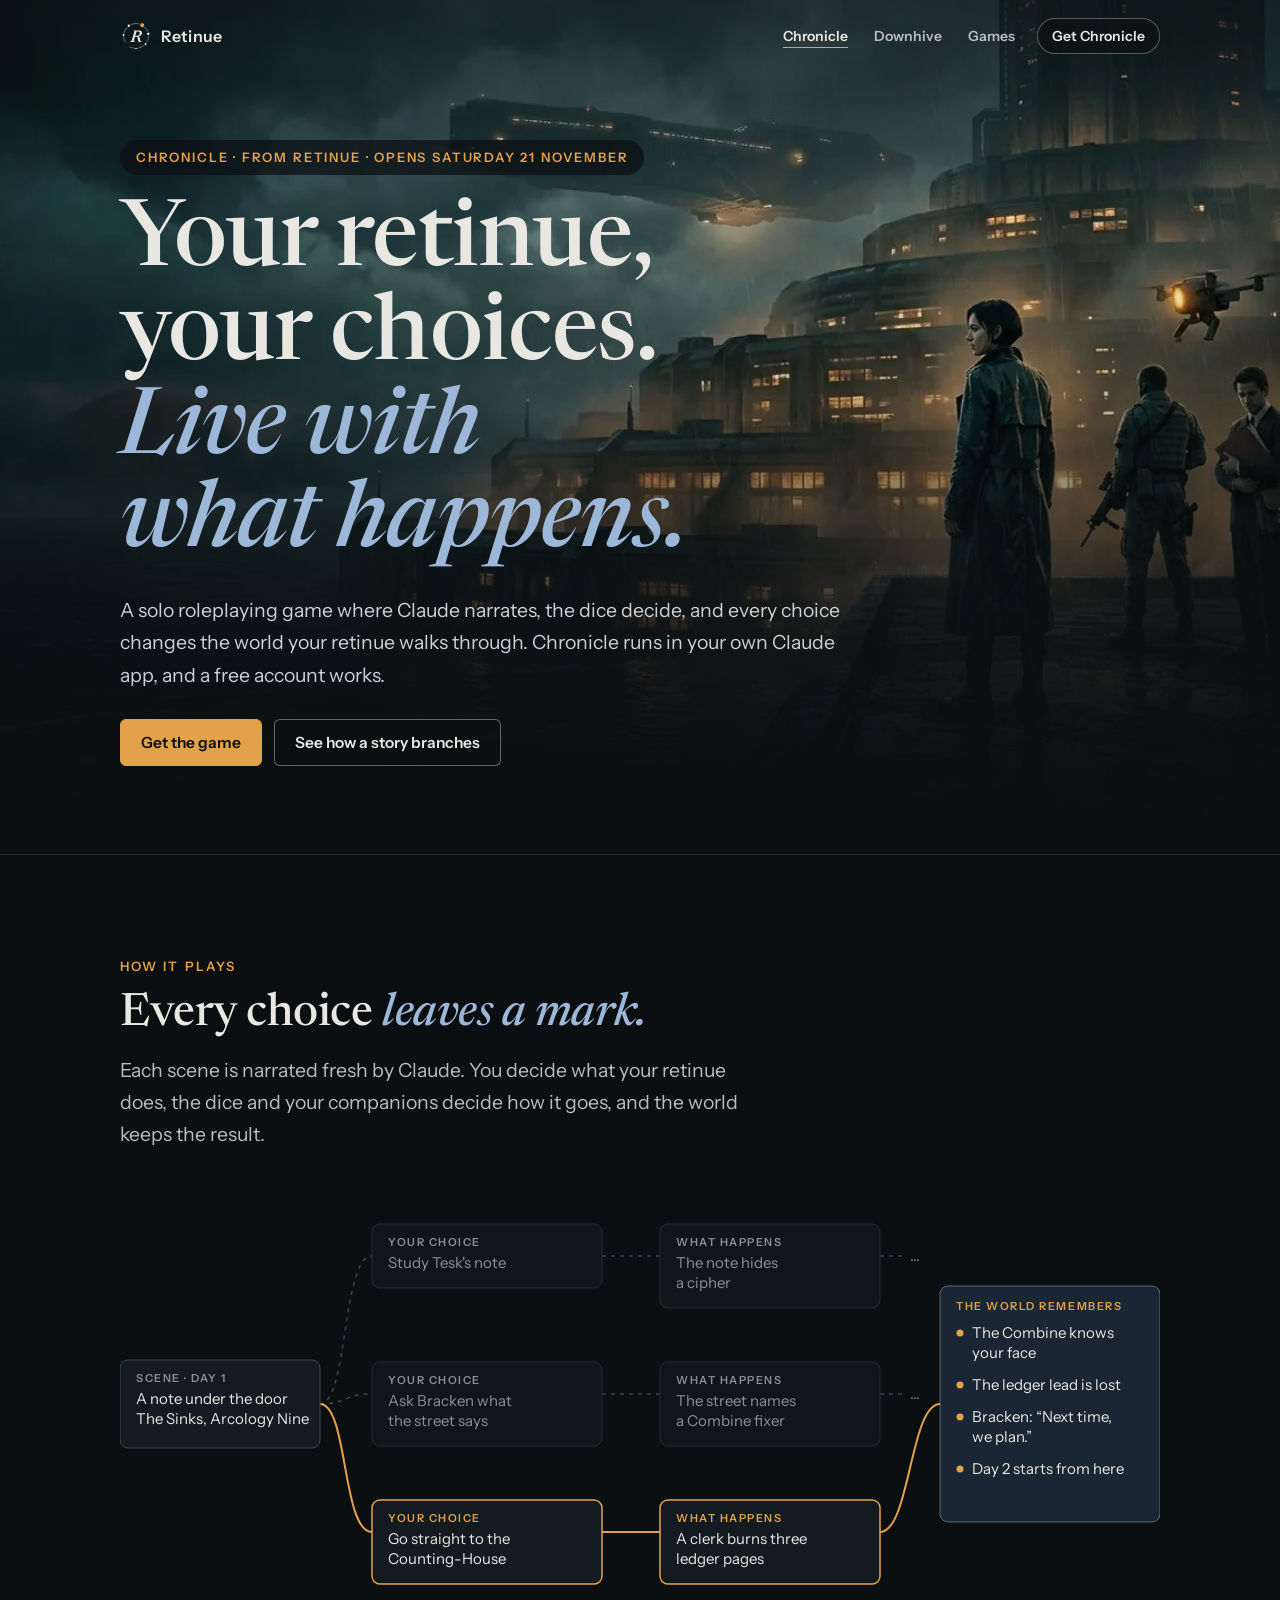
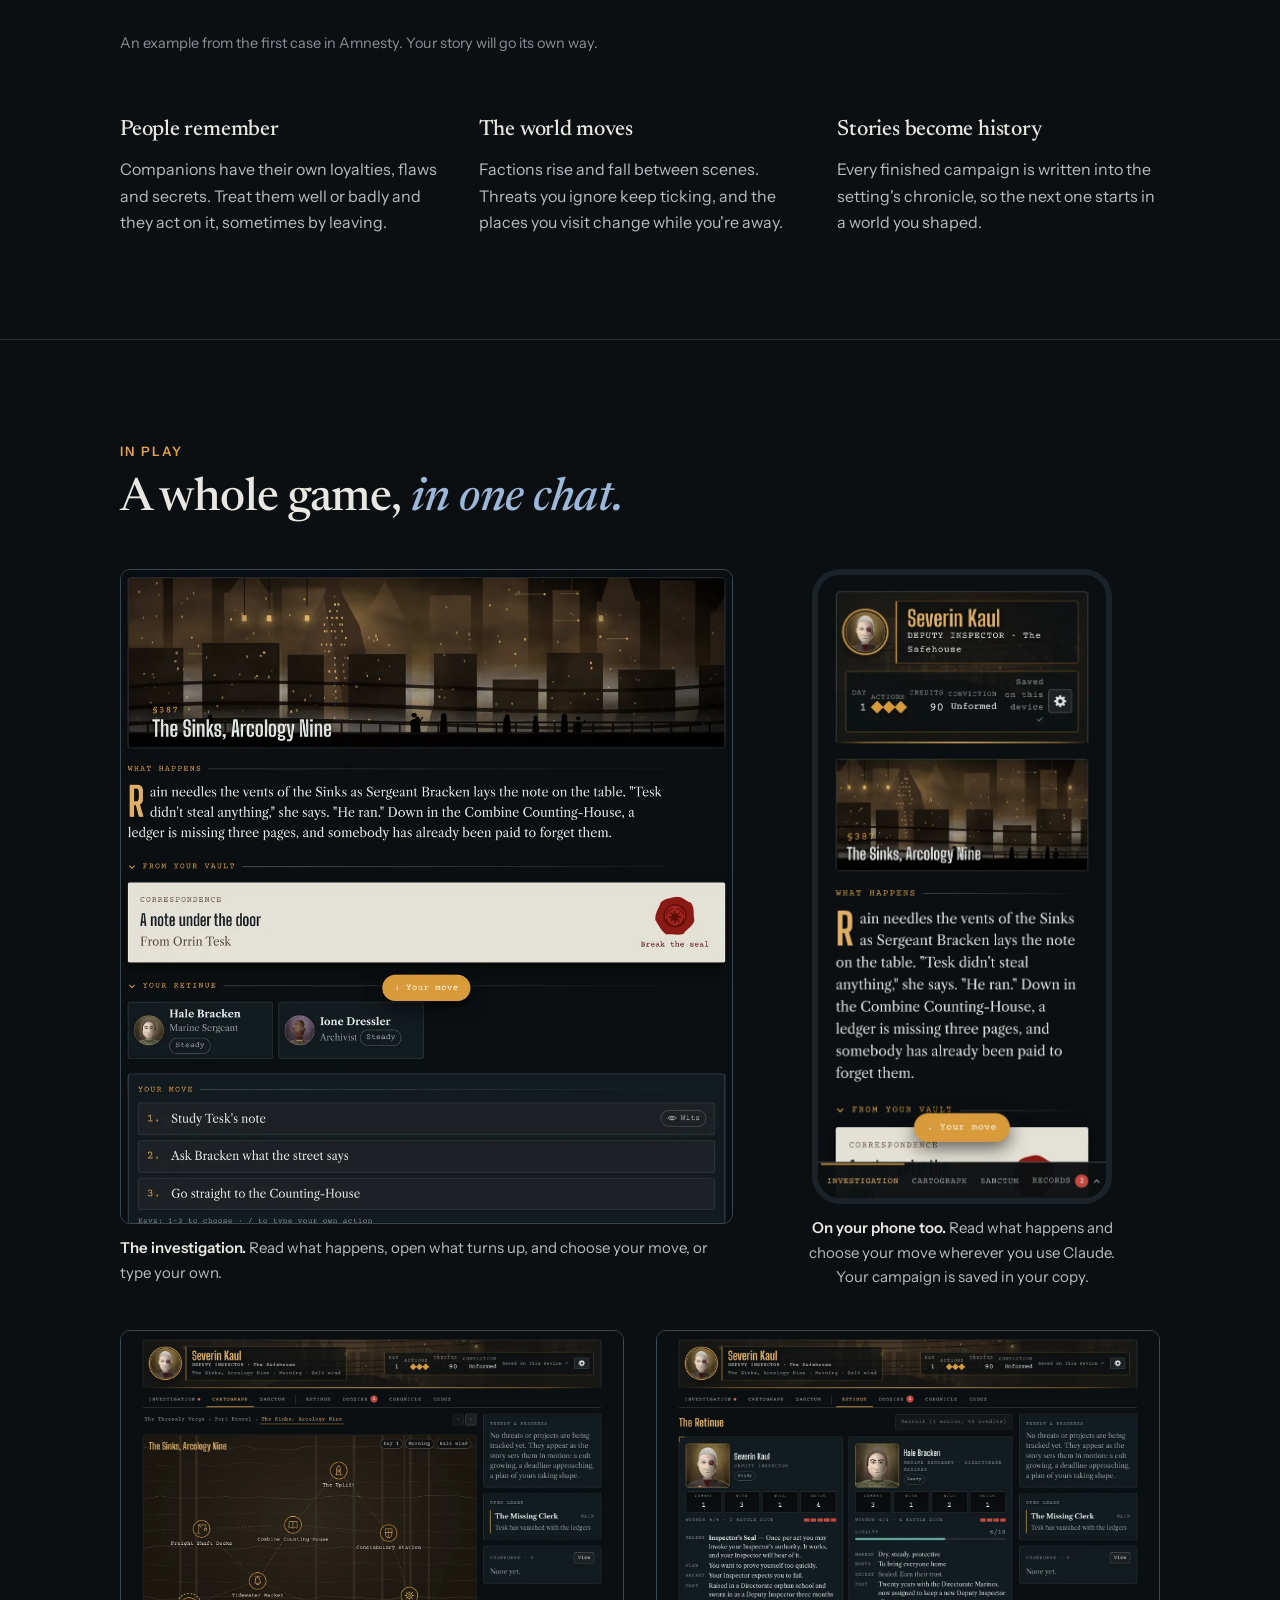
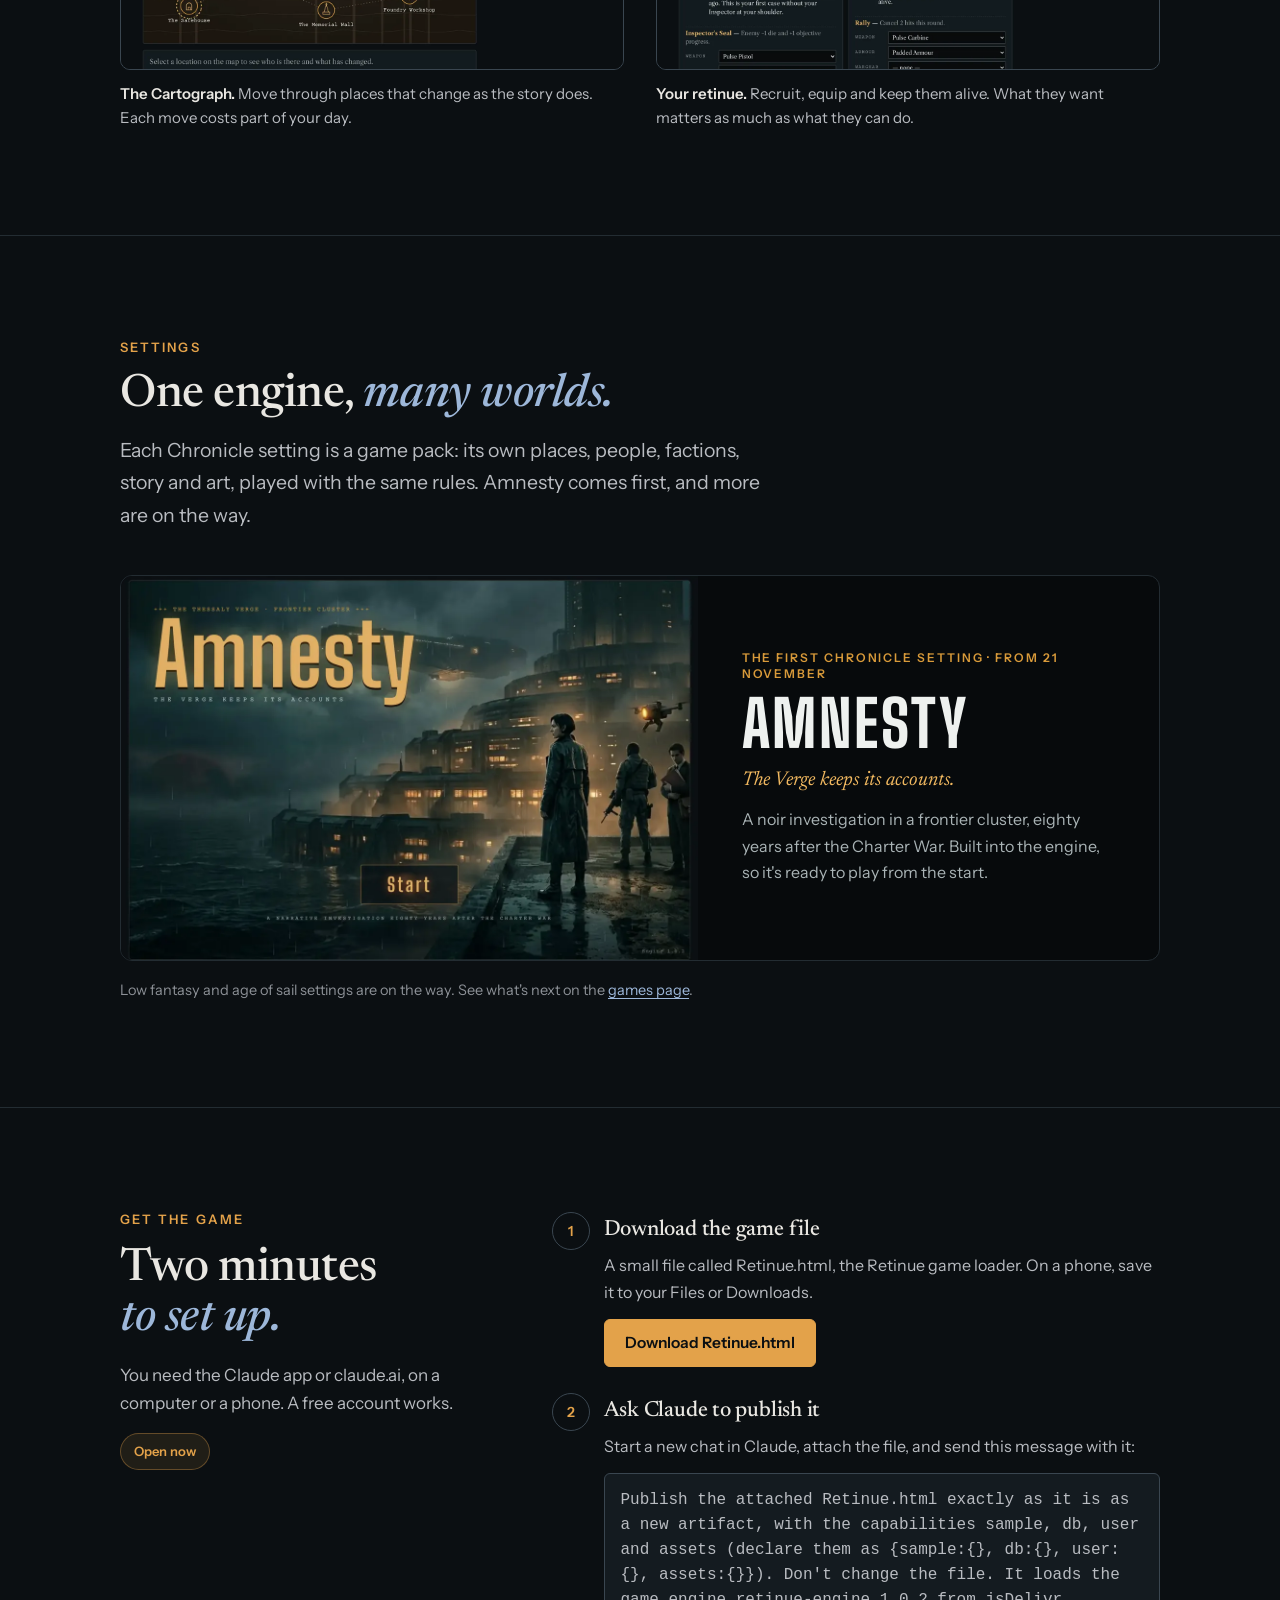
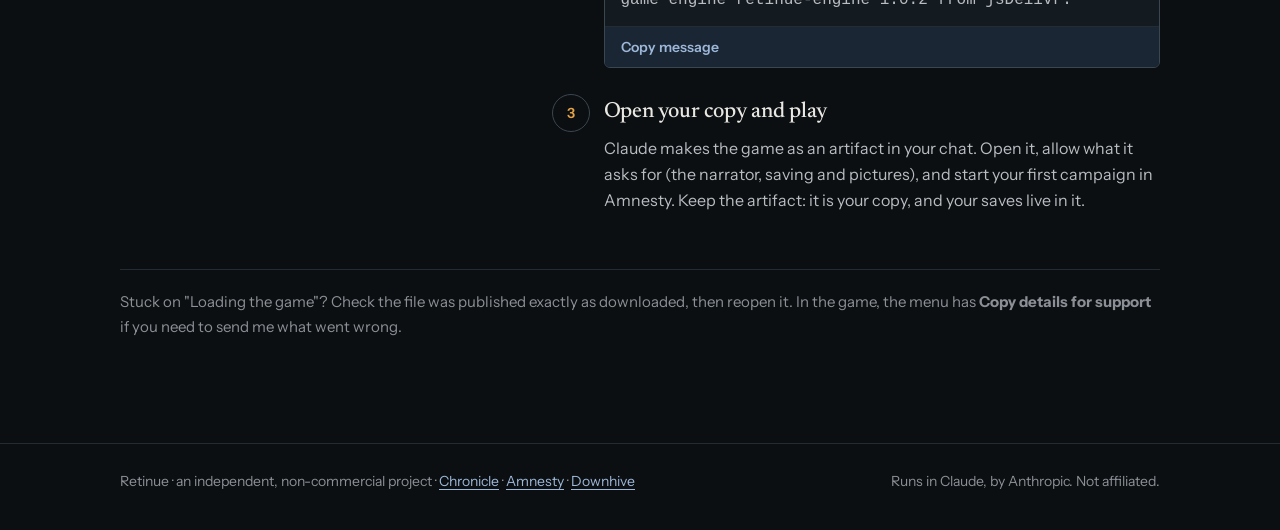
==== chronicle/index.html @ aa45f302 "Rebrand to Retinue label: add Chronicle, Downhive and Games pages Co-Authored-By: Claude Opus 5.5 <n" ====
<!doctype html>
<html lang="en-GB">
<head>
<meta charset="utf-8">
<meta name="viewport" content="width=device-width,initial-scale=1,viewport-fit=cover">
<title>Chronicle · Retinue</title><meta name="description" content="Your retinue, your choices. Live with what happens. Chronicle is a solo roleplaying game engine narrated by Claude, running in your own Claude app. Opens Saturday 21 November 2026 with Amnesty."><link rel="icon" type="image/svg+xml" href="../assets/favicon.svg"><link rel="apple-touch-icon" href="../assets/apple-touch-icon.png"><link rel="preconnect" href="https://fonts.googleapis.com"><link rel="stylesheet" href="https://fonts.googleapis.com/css2?family=Newsreader:ital,opsz,wght@0,6..72,400;0,6..72,500;1,6..72,400;1,6..72,500&family=Instrument+Sans:wght@400;500;600&family=Big+Shoulders+Display:wght@800&display=swap"><link rel="stylesheet" href="../assets/site.css">
</head>
<body>
<header class="top"><div class="wrap">
  <a class="brand" href="../" aria-label="Retinue home">
    <svg width="32" height="32" viewBox="0 0 64 64" aria-hidden="true"><path d="M10.35 44.5 A25 25 0 1 1 19.5 53.65" fill="none" stroke="var(--ring)" stroke-width="1.6" stroke-linecap="round"/><path d="M27.4355 42.3 29.747500000000002 43.133 29.4925 44.0H20.0575L20.3125 43.133L23.0495 42.232L28.999499999999998 22.698999999999998L26.6875 21.883L26.9425 21.016H36.9555Q39.471500000000006 21.016 41.010000000000005 21.6025Q42.548500000000004 22.189 43.24550000000001 23.259999999999998Q43.9425 24.331 43.9425 25.793Q43.9425 27.68 43.0415 29.1675Q42.1405 30.655 40.3555 31.555999999999997Q38.7405 32.372 36.4455 32.542Q37.3465 32.678 37.9245 33.035Q38.6385 33.494 39.021 34.344Q39.4035 35.194 39.6415 36.469L40.423500000000004 40.243Q40.661500000000004 41.382 40.942 41.900499999999994Q41.2225 42.419 41.638999999999996 42.555Q42.0555 42.691 42.6845 42.691L42.3615 44.0Q40.4915 44.136 39.361000000000004 44.0765Q38.2305 44.017 37.61 43.6685Q36.9895 43.32 36.692 42.6315Q36.3945 41.943 36.1905 40.821L35.3065 36.112Q35.1195 34.973 34.839 34.412Q34.5585 33.851 34.091 33.6555Q33.6235 33.46 32.841499999999996 33.46H30.1385ZM34.1165 31.488Q35.8845 31.488 37.0915 30.74Q38.298500000000004 29.991999999999997 38.936 28.725499999999997Q39.573499999999996 27.459 39.573499999999996 25.912Q39.573499999999996 24.500999999999998 38.6725 23.761499999999998Q37.7715 23.022 35.6465 23.022H33.3175L30.7335 31.488Z" fill="var(--text)"/><g stroke="var(--bg)" stroke-width="2"><circle cx="7.1" cy="29.82" r="3" fill="var(--text)"/><circle cx="17.66" cy="11.52" r="3.5" fill="var(--text)"/><circle cx="44.5" cy="10.35" r="5" fill="var(--lamp)"/><circle cx="56.62" cy="27.66" r="3.5" fill="var(--text)"/><circle cx="51.15" cy="48.07" r="3" fill="var(--text)"/><circle cx="32" cy="57" r="2.5" fill="var(--text)"/></g></svg>
    <span class="word">Retinue</span>
  </a>
  <nav class="nav" aria-label="Site"><a class="nl" href="../chronicle/" aria-current="page">Chronicle</a><a class="nl" href="../downhive/">Downhive</a><a class="nl" href="../games/">Games</a><a class="toplink" href="../chronicle/#get">Get Chronicle</a></nav>
</div></header>
<main>
  <section class="hero" aria-label="Chronicle">
    <picture>
      <source media="(max-width:760px)" srcset="../assets/hero-phone.webp">
      <img src="../assets/hero.webp" alt="An investigator and her companions on a rain-soaked rooftop under a passing starship" fetchpriority="high">
    </picture>
    <div class="wrap">
      <span class="pill">Chronicle · from Retinue · opens Saturday 21 November</span>
      <h1>Your retinue, your choices. <em>Live with what happens.</em></h1>
      <p class="lede">A solo roleplaying game where Claude narrates, the dice decide, and every choice changes the world your retinue walks through. Chronicle runs in your own Claude app, and a free account works.</p>
      <div class="ctas">
        <a class="btn" href="#get">Get the game</a>
        <a class="btn ghost" href="#branches">See how a story branches</a>
      </div>
    </div>
  </section>

  <section id="branches"><div class="wrap">
    <div class="head">
      <span class="eyebrow">How it plays</span>
      <h2>Every choice <em>leaves a mark.</em></h2>
      <p class="lede">Each scene is narrated fresh by Claude. You decide what your retinue does, the dice and your companions decide how it goes, and the world keeps the result.</p>
    </div>
    <!--branch-wide--><svg class="branch wide" viewBox="0 0 1040 420" role="img" aria-label="Diagram: one scene offers three choices; each leads somewhere different, and the path you take is remembered by the world"><path class="ln dim" d="M200 210 C 228 210, 222 62, 252 62"/><path class="ln dim" d="M482 62 H 540"/><path class="ln dim" d="M760 62 H 784"/><text class="tx dim" x="790" y="67">…</text><path class="ln dim" d="M200 210 C 228 210, 222 200, 252 200"/><path class="ln dim" d="M482 200 H 540"/><path class="ln dim" d="M760 200 H 784"/><text class="tx dim" x="790" y="205">…</text><path class="ln on" d="M200 210 C 228 210, 222 338, 252 338"/><path class="ln on" d="M482 338 H 540"/><path class="ln on" d="M760 338 C 790 338, 790 210, 820 210"/><rect class="bx" x="0" y="166" width="200" height="88" rx="8"/><text class="ey" x="16" y="188">SCENE · DAY 1</text><text class="tx" x="16" y="210">A note under the door</text><text class="tx" x="16" y="230">The Sinks, Arcology Nine</text><rect class="bx dim" x="252" y="30" width="230" height="64" rx="8"/><text class="ey" x="268" y="52">YOUR CHOICE</text><text class="tx dim" x="268" y="74">Study Tesk&#x27;s note</text><rect class="bx dim" x="540" y="30" width="220" height="84" rx="8"/><text class="ey" x="556" y="52">WHAT HAPPENS</text><text class="tx dim" x="556" y="74">The note hides</text><text class="tx dim" x="556" y="94">a cipher</text><rect class="bx dim" x="252" y="168" width="230" height="84" rx="8"/><text class="ey" x="268" y="190">YOUR CHOICE</text><text class="tx dim" x="268" y="212">Ask Bracken what</text><text class="tx dim" x="268" y="232">the street says</text><rect class="bx dim" x="540" y="168" width="220" height="84" rx="8"/><text class="ey" x="556" y="190">WHAT HAPPENS</text><text class="tx dim" x="556" y="212">The street names</text><text class="tx dim" x="556" y="232">a Combine fixer</text><rect class="bx on" x="252" y="306" width="230" height="84" rx="8"/><text class="ey on" x="268" y="328">YOUR CHOICE</text><text class="tx" x="268" y="350">Go straight to the</text><text class="tx" x="268" y="370">Counting-House</text><rect class="bx on" x="540" y="306" width="220" height="84" rx="8"/><text class="ey on" x="556" y="328">WHAT HAPPENS</text><text class="tx" x="556" y="350">A clerk burns three</text><text class="tx" x="556" y="370">ledger pages</text><rect class="bx mem" x="820" y="92" width="220" height="236" rx="8"/><text class="ey on" x="836" y="116">THE WORLD REMEMBERS</text><circle class="dot" cx="840" cy="139" r="3.5"/><text class="tx" x="852" y="144">The Combine knows</text><text class="tx" x="852" y="164">your face</text><circle class="dot" cx="840" cy="191" r="3.5"/><text class="tx" x="852" y="196">The ledger lead is lost</text><circle class="dot" cx="840" cy="223" r="3.5"/><text class="tx" x="852" y="228">Bracken: “Next time,</text><text class="tx" x="852" y="248">we plan.”</text><circle class="dot" cx="840" cy="275" r="3.5"/><text class="tx" x="852" y="280">Day 2 starts from here</text></svg><!--/branch-wide-->
    <!--branch-tall--><svg class="branch tall" viewBox="0 0 360 726" role="img" aria-label="Diagram: one scene offers three choices; the path you take leads to its own outcome, and the world remembers it"><rect class="bx" x="0" y="0" width="360" height="86" rx="8"/><text class="ey" x="16" y="22">SCENE · DAY 1</text><text class="tx" x="16" y="44">A note under the door</text><text class="tx" x="16" y="64">The Sinks, Arcology Nine</text><path class="ln dim" d="M18 86 V 314"/><path class="ln dim" d="M18 140 H 40"/><rect class="bx dim" x="40" y="112" width="320" height="56" rx="8"/><text class="ey" x="56" y="134">YOUR CHOICE</text><text class="tx dim" x="56" y="156">Study Tesk&#x27;s note</text><path class="ln dim" d="M18 222 H 40"/><rect class="bx dim" x="40" y="184" width="320" height="76" rx="8"/><text class="ey" x="56" y="206">YOUR CHOICE</text><text class="tx dim" x="56" y="228">Ask Bracken what</text><text class="tx dim" x="56" y="248">the street says</text><path class="ln on" d="M18 314 H 40"/><rect class="bx on" x="40" y="276" width="320" height="76" rx="8"/><text class="ey on" x="56" y="298">YOUR CHOICE</text><text class="tx" x="56" y="320">Go straight to the</text><text class="tx" x="56" y="340">Counting-House</text><path class="ln on" d="M200 352 V 378"/><rect class="bx on" x="40" y="378" width="320" height="84" rx="8"/><text class="ey on" x="56" y="400">WHAT HAPPENS</text><text class="tx" x="56" y="422">A clerk burns three</text><text class="tx" x="56" y="442">ledger pages</text><path class="ln on" d="M200 462 V 488"/><rect class="bx mem" x="40" y="488" width="320" height="236" rx="8"/><text class="ey on" x="56" y="512">THE WORLD REMEMBERS</text><circle class="dot" cx="60" cy="535" r="3.5"/><text class="tx" x="72" y="540">The Combine knows</text><text class="tx" x="72" y="560">your face</text><circle class="dot" cx="60" cy="587" r="3.5"/><text class="tx" x="72" y="592">The ledger lead is lost</text><circle class="dot" cx="60" cy="619" r="3.5"/><text class="tx" x="72" y="624">Bracken: “Next time,</text><text class="tx" x="72" y="644">we plan.”</text><circle class="dot" cx="60" cy="671" r="3.5"/><text class="tx" x="72" y="676">Day 2 starts from here</text></svg><!--/branch-tall-->
    <p class="note">An example from the first case in Amnesty. Your story will go its own way.</p>
    <div class="keeps">
      <div><h3>People remember</h3><p>Companions have their own loyalties, flaws and secrets. Treat them well or badly and they act on it, sometimes by leaving.</p></div>
      <div><h3>The world moves</h3><p>Factions rise and fall between scenes. Threats you ignore keep ticking, and the places you visit change while you're away.</p></div>
      <div><h3>Stories become history</h3><p>Every finished campaign is written into the setting's chronicle, so the next one starts in a world you shaped.</p></div>
    </div>
  </div></section>

  <section aria-labelledby="play-h"><div class="wrap">
    <div class="head">
      <span class="eyebrow">In play</span>
      <h2 id="play-h">A whole game, <em>in one chat.</em></h2>
    </div>
    <div class="play">
      <figure class="shot desk"><img src="../assets/shots/story.webp" width="1100" height="1177" alt="The investigation screen: a scene picture of the Sinks, the narration, a sealed letter from the player's vault, the retinue and three numbered choices" loading="lazy"><figcaption><b>The investigation.</b> Read what happens, open what turns up, and choose your move, or type your own.</figcaption></figure>
      <figure class="shot phone"><img src="../assets/shots/phone.webp" width="585" height="1266" alt="The same scene on a phone" loading="lazy"><figcaption><b>On your phone too.</b> Read what happens and choose your move wherever you use Claude. Your campaign is saved in your copy.</figcaption></figure>
    </div>
    <div class="pair">
      <figure class="shot"><img src="../assets/shots/map.webp" width="1400" height="941" alt="The Cartograph: a hand-drawn map of the Sinks with places such as the Uplift, Tidewater Market and the Memorial Wall" loading="lazy"><figcaption><b>The Cartograph.</b> Move through places that change as the story does. Each move costs part of your day.</figcaption></figure>
      <figure class="shot"><img src="../assets/shots/retinue.webp" width="1400" height="941" alt="The Retinue screen: two companions with stats, talents, flaws, secrets and equipment" loading="lazy"><figcaption><b>Your retinue.</b> Recruit, equip and keep them alive. What they want matters as much as what they can do.</figcaption></figure>
    </div>
  </div></section>

  <section id="settings" aria-labelledby="set-h"><div class="wrap">
    <div class="head">
      <span class="eyebrow">Settings</span>
      <h2 id="set-h">One engine, <em>many worlds.</em></h2>
      <p class="lede">Each Chronicle setting is a game pack: its own places, people, factions, story and art, played with the same rules. Amnesty comes first, and more are on the way.</p>
    </div>
    <article class="pack">
      <img src="../assets/shots/title.webp" width="1200" height="800" alt="The Amnesty title screen" loading="lazy">
      <div class="txt">
        <span class="k">The first Chronicle setting · from 21 November</span>
        <h3>Amnesty</h3>
        <p class="tag">The Verge keeps its accounts.</p>
        <p>A noir investigation in a frontier cluster, eighty years after the Charter War. Built into the engine, so it's ready to play from the start.</p>
      </div>
    </article>
    <p class="note">Low fantasy and age of sail settings are on the way. See what's next on the <a href="../games/">games page</a>.</p>
  </div></section>

  <section id="get" aria-labelledby="get-h"><div class="wrap get">
    <div class="intro">
      <span class="eyebrow">Get the game</span>
      <h2 id="get-h">Two minutes <em>to set up.</em></h2>
      <p>You need the Claude app or claude.ai, on a computer or a phone. A free account works.</p>
      <span class="state" id="get-when">Opens Saturday 21 November, 2:30pm</span>
    </div>
    <ol>
      <li><h3>Download the game file</h3><p>A small file called Retinue.html, the Retinue game loader. On a phone, save it to your Files or Downloads.</p>
        <a class="btn" id="get-dl" href="../download/Retinue.html" download aria-disabled="true">Download Retinue.html</a></li>
      <li><h3>Ask Claude to publish it</h3><p>Start a new chat in Claude, attach the file, and send this message with it:</p>
        <div class="prompt"><p id="get-prompt">Publish the attached Retinue.html exactly as it is as a new artifact, with the capabilities sample, db, user and assets (declare them as {sample:{}, db:{}, user:{}, assets:{}}). Don't change the file. It loads the game engine retinue-engine 1.0.2 from jsDelivr.</p><button class="copy" id="get-copy" type="button">Copy message</button></div></li>
      <li><h3>Open your copy and play</h3><p>Claude makes the game as an artifact in your chat. Open it, allow what it asks for (the narrator, saving and pictures), and start your first campaign in Amnesty. Keep the artifact: it is your copy, and your saves live in it.</p></li>
    </ol>
    <p class="help">Stuck on "Loading the game"? Check the file was published exactly as downloaded, then reopen it. In the game, the menu has <b>Copy details for support</b> if you need to send me what went wrong.</p>
  </div></section>

</main>
<footer><div class="wrap"><span>Retinue · an independent, non-commercial project · <a href="../chronicle/">Chronicle</a> · <a href="../chronicle/#settings">Amnesty</a> · <a href="../downhive/">Downhive</a></span><span>Runs in Claude, by Anthropic. Not affiliated.</span></div></footer>
<script>
(function(){var open=Date.parse("2026-11-21T14:30:00Z"),dl=document.getElementById("get-dl"),w=document.getElementById("get-when");
function tick(){if(Date.now()>=open){dl.removeAttribute("aria-disabled");w.textContent="Open now";return true}return false}
if(!tick()){var t=setInterval(function(){if(tick())clearInterval(t)},30000)}
var b=document.getElementById("get-copy"),p=document.getElementById("get-prompt");
b.addEventListener("click",function(){var done=function(){b.textContent="Copied";setTimeout(function(){b.textContent="Copy message"},2000)};
  try{navigator.clipboard.writeText(p.textContent).then(done,sel)}catch(e){sel()}
  function sel(){var r=document.createRange();r.selectNodeContents(p);var x=getSelection();x.removeAllRanges();x.addRange(r);b.textContent="Selected: copy it now"}});
})();
</script>
</body>
</html>
---- assets/site.css ----
/* Retinue Engine, night edition: the look of the launch teaser. A rain-dark ground, bone text,
   pale ink-blue for links and emphasis, and lantern amber for the one thing that matters on each screen.
   Layout: a full-bleed art hero, then sections on one 1080px column separated by hairlines. */
:root{
  --bg:#0b0f12;--bg2:#0f1519;--surface:#141b20;--line:#232c32;--line2:#3a4650;
  --text:#e9e7e2;--dim:#b9bcc1;--faint:#8c9096;
  --accent:#9db7d9;--accent-soft:#1a2633;--on-accent:#0b0f12;
  --lamp:#e3a24a;--ring:#7c8086;
  --f-head:"Newsreader",Georgia,"Times New Roman",serif;
  --f-body:"Instrument Sans",system-ui,-apple-system,"Segoe UI",Roboto,sans-serif;
  color-scheme:dark
}
*{box-sizing:border-box}
html{scroll-behavior:smooth}
@media (prefers-reduced-motion:reduce){html{scroll-behavior:auto}}
body{background:var(--bg);color:var(--text);font:17px/1.65 var(--f-body);margin:0;-webkit-font-smoothing:antialiased}
a{color:var(--accent);text-underline-offset:3px}
p{margin:0}
img{max-width:100%}
.wrap{width:min(1080px,100%);margin:0 auto;padding-left:max(20px,env(safe-area-inset-left,0px));padding-right:max(20px,env(safe-area-inset-right,0px))}
h1,h2,h3{font-family:var(--f-head);font-weight:500;letter-spacing:-.01em;margin:0;text-wrap:balance}
h2{font-size:clamp(32px,4.4vw,46px);line-height:1.1}
h2 em{font-style:italic;color:var(--accent)}
.eyebrow{font:600 13px/1.2 var(--f-body);letter-spacing:.16em;text-transform:uppercase;color:var(--lamp)}
.lede{font-size:clamp(17.5px,2vw,19.5px);color:var(--dim);max-width:56ch}
section{padding-block:clamp(56px,9vw,104px);border-top:1px solid var(--line)}
section.card{padding-block:clamp(16px,3vw,32px);border-top:0}
.head{display:grid;gap:14px;margin-bottom:clamp(28px,4vw,44px);max-width:640px}

/* header, over the hero */
.top{position:absolute;inset:0 0 auto;z-index:2}
.top .wrap{display:flex;align-items:center;justify-content:space-between;gap:16px;padding-block:calc(18px + env(safe-area-inset-top,0px)) 18px}
.brand{display:flex;align-items:center;gap:9px;font:600 16px/1 var(--f-body);letter-spacing:.01em;color:var(--text);text-decoration:none}
.brand svg{flex:none}
.toplink{font:600 14px/1 var(--f-body);color:var(--text);text-decoration:none;padding:10px 14px;border:1px solid rgba(233,231,226,.35);border-radius:999px;background:rgba(11,15,18,.55)}

/* hero: the teaser, as a page */
.hero{position:relative;min-height:min(820px,100svh);display:flex;align-items:flex-end;overflow:hidden;border:0;padding:0}
.hero picture,.hero picture img{position:absolute;inset:0;width:100%;height:100%}
.hero picture img{object-fit:cover;object-position:72% 40%}
.hero::after{content:"";position:absolute;inset:0;background:linear-gradient(180deg,rgba(11,15,18,.55) 0%,rgba(11,15,18,0) 22%,rgba(11,15,18,.15) 45%,rgba(11,15,18,.88) 74%,var(--bg) 100%)}
.hero .wrap{position:relative;z-index:1;padding-block:140px clamp(48px,8vw,88px);display:grid;gap:22px}
.pill{justify-self:start;font:600 13px/1 var(--f-body);letter-spacing:.14em;text-transform:uppercase;color:var(--lamp);background:rgba(11,15,18,.72);padding:11px 16px;border-radius:999px}
.hero h1{font-size:clamp(46px,8vw,92px);line-height:1.02;max-width:13ch}
.hero h1 em{font-style:italic;color:var(--accent)}
.hero .lede{color:#cdd0d4}
.ctas{display:flex;flex-wrap:wrap;gap:12px;align-items:center;margin-top:6px}
.btn{display:inline-flex;align-items:center;gap:8px;font:600 15.5px/1 var(--f-body);padding:15px 20px;border-radius:6px;text-decoration:none;border:1px solid var(--lamp);background:var(--lamp);color:var(--on-accent)}
.btn.ghost{background:rgba(11,15,18,.55);color:var(--text);border-color:rgba(233,231,226,.4)}
.btn:focus-visible,.copy:focus-visible,.toplink:focus-visible{outline:2px solid var(--accent);outline-offset:2px}
.btn[aria-disabled="true"]{background:var(--surface);color:var(--faint);border-color:var(--line2);pointer-events:none}
.when{font-size:15px;color:var(--faint)}
.when b{color:var(--text);font-weight:600}

/* branching */
.branch{display:block;width:100%;height:auto;font-family:var(--f-body)}
.branch.tall{display:none;max-width:420px}
.branch .bx{fill:var(--surface);stroke:var(--line2);stroke-width:1}
.branch .bx.on{stroke:var(--lamp);stroke-width:1.5}
.branch .bx.dim{fill:var(--bg2);stroke:var(--line)}
.branch .bx.mem{fill:var(--accent-soft);stroke:var(--accent);stroke-opacity:.5}
.branch .ey{font-size:11px;font-weight:600;letter-spacing:.14em;fill:var(--faint)}
.branch .ey.on{fill:var(--lamp)}
.branch .tx{font-size:15px;fill:var(--text)}
.branch .tx.dim{fill:var(--faint)}
.branch .ln{fill:none;stroke:var(--line2);stroke-width:1.5}
.branch .ln.dim{stroke-dasharray:4 5}
.branch .ln.on{stroke:var(--lamp);stroke-width:2}
.branch .dot{fill:var(--lamp)}
.note{margin-top:18px;font-size:14.5px;color:var(--faint)}
.keeps{display:grid;grid-template-columns:repeat(3,minmax(0,1fr));gap:clamp(18px,3vw,36px);margin-top:clamp(36px,5vw,56px)}
.keeps div{display:grid;gap:8px;align-content:start;min-width:0}
.keeps h3{font-size:22px}
.keeps p{color:var(--dim);font-size:16px}

/* in play */
.play{display:grid;grid-template-columns:minmax(0,1.55fr) minmax(0,1fr);gap:clamp(18px,3vw,32px);align-items:start}
.shot{margin:0;display:grid;gap:12px;min-width:0}
.shot img{display:block;width:100%;height:auto;border-radius:10px;border:1px solid var(--line2);background:var(--surface)}
.shot figcaption{font-size:15px;color:var(--dim)}
.shot figcaption b{color:var(--text);font-weight:600}
.phone img{max-width:300px;justify-self:center;border-radius:28px;border:6px solid #1b2228}
.phone figcaption{text-align:center;max-width:32ch;justify-self:center}
.pair{display:grid;grid-template-columns:repeat(2,minmax(0,1fr));gap:clamp(18px,3vw,32px);margin-top:clamp(24px,4vw,40px)}

/* first setting */
.pack{display:grid;grid-template-columns:minmax(0,1.25fr) minmax(0,1fr);background:#070a0c;border:1px solid var(--line);border-radius:12px;overflow:hidden}
.pack img{display:block;width:100%;height:100%;object-fit:cover;min-height:260px}
.pack .txt{padding:clamp(24px,4vw,44px);display:grid;gap:12px;align-content:center}
.pack .k{font:600 12px/1.3 var(--f-body);letter-spacing:.16em;text-transform:uppercase;color:#d89a3a}
.pack h3{font-family:"Big Shoulders Display",Impact,"Arial Narrow",sans-serif;font-weight:800;font-size:clamp(44px,6vw,64px);letter-spacing:.04em;text-transform:uppercase;line-height:.95;color:#eef1ef}
.pack .tag{font:italic 20px/1.4 var(--f-head);color:#f0b860}
.pack p{color:#a9b3b5;font-size:16px}

/* get the game */
.get{display:grid;grid-template-columns:minmax(0,1fr) minmax(0,1.6fr);gap:clamp(24px,4vw,56px);scroll-margin-top:24px}
.get .intro{display:grid;gap:16px;align-content:start}
.get .intro p{color:var(--dim)}
.state{font:600 13px/1.3 var(--f-body);color:var(--lamp);background:rgba(227,162,74,.1);border:1px solid rgba(227,162,74,.35);padding:9px 13px;border-radius:999px;justify-self:start}
.get ol{list-style:none;margin:0;padding:0;display:grid;gap:26px;counter-reset:s}
.get li{display:grid;grid-template-columns:36px minmax(0,1fr);gap:4px 16px;counter-increment:s}
.get li::before{content:counter(s);grid-row:span 3;width:36px;height:36px;border-radius:50%;border:1px solid var(--line2);display:grid;place-items:center;font:600 14px/1 var(--f-body);color:var(--lamp)}
.get h3{font-size:22px}
.get li p{color:var(--dim);font-size:16px}
.get .btn{justify-self:start;margin-top:10px}
.prompt{margin-top:10px;border:1px solid var(--line2);border-radius:6px;background:var(--surface);overflow:hidden}
.prompt p{margin:0;padding:14px 16px;font:14px/1.55 ui-monospace,Menlo,Consolas,monospace;color:var(--text);white-space:pre-wrap;word-break:break-word}
.copy{display:block;width:100%;font:600 14px/1 var(--f-body);padding:13px 16px;border:0;border-top:1px solid var(--line);background:var(--accent-soft);color:var(--accent);cursor:pointer;text-align:left}
.help{grid-column:1/-1;font-size:15px;color:var(--faint);border-top:1px solid var(--line);padding-top:20px}

/* roadmap */
.road{display:grid;grid-template-columns:repeat(3,minmax(0,1fr));gap:clamp(14px,2.4vw,24px);margin-top:clamp(14px,2.4vw,24px)}
.rd{display:grid;gap:10px;align-content:start;padding:clamp(22px,3vw,30px);border:1px solid var(--line);border-radius:12px;background:var(--surface);min-width:0}
.rd.yours{background:transparent;border-style:dashed;border-color:var(--line2)}
.rd h3{font-size:clamp(24px,2.6vw,28px);line-height:1.15}
.rd .genre{font:600 12px/1.3 var(--f-body);letter-spacing:.14em;text-transform:uppercase;color:var(--faint)}
.rd p{color:var(--dim);font-size:16px}
.st{justify-self:start;font:600 12.5px/1 var(--f-body);padding:8px 11px;border-radius:999px;border:1px solid var(--line2);color:var(--faint);margin-bottom:6px}
.st.dev{color:var(--lamp);border-color:rgba(227,162,74,.45);background:rgba(227,162,74,.08)}
.st.plan{color:var(--accent);border-color:rgba(157,183,217,.45);background:var(--accent-soft)}

footer{border-top:1px solid var(--line);padding-block:26px calc(36px + env(safe-area-inset-bottom,0px));color:var(--faint);font-size:14px}
footer .wrap{display:flex;flex-wrap:wrap;gap:8px 24px;justify-content:space-between}

@media (max-width:760px){
  .branch.wide{display:none}.branch.tall{display:block}
  .keeps,.play,.pair,.pack,.get,.road{grid-template-columns:1fr}
  .pack img{min-height:0;aspect-ratio:3/2}
  .toplink{display:none}
  .play .desk{display:none}
  .phone img{max-width:280px}
}

/* ---- Retinue label: shared nav, game cards, solid header (added for the Chronicle / Downhive split) ---- */
.nav{display:flex;align-items:center;gap:6px}
.nav a.nl{font:600 14px/1 var(--f-body);color:var(--dim);text-decoration:none;padding:10px 10px;border-radius:6px}
.nav a.nl:hover,.nav a.nl[aria-current="page"]{color:var(--text)}
.nav a.nl[aria-current="page"]{text-decoration:underline;text-decoration-color:var(--lamp);text-underline-offset:6px}
.nav .toplink{margin-left:6px}
.top.solid{position:relative;border-bottom:1px solid var(--line)}
.brand .sub{font-weight:400;color:var(--faint)}
.games{display:grid;grid-template-columns:repeat(2,minmax(0,1fr));gap:clamp(18px,3vw,32px)}
.game{display:grid;grid-template-rows:auto 1fr;border:1px solid var(--line);border-radius:12px;overflow:hidden;background:var(--surface);text-decoration:none;color:inherit;min-width:0}
.game:hover{border-color:var(--line2)}
.game:focus-visible{outline:2px solid var(--accent);outline-offset:2px}
.game .art{aspect-ratio:16/9;background:#070a0c;position:relative;overflow:hidden}
.game .art img{width:100%;height:100%;object-fit:cover;display:block}
.game .body{padding:clamp(22px,3vw,30px);display:grid;gap:10px;align-content:start}
.game h3{font-size:clamp(28px,3vw,34px);line-height:1.1}
.game .genre{font:600 12px/1.3 var(--f-body);letter-spacing:.14em;text-transform:uppercase;color:var(--faint)}
.game p{color:var(--dim);font-size:16px}
.game .more{font:600 15px/1 var(--f-body);color:var(--accent);margin-top:6px}
.group{margin-top:clamp(40px,6vw,64px)}
.group:first-of-type{margin-top:0}
.group>h3{font-size:clamp(24px,2.6vw,28px);margin-bottom:6px}
.group>p{color:var(--dim);max-width:60ch}
.road.two{grid-template-columns:repeat(2,minmax(0,1fr))}
.rd.live{border-color:rgba(227,162,74,.45)}
.st.live{color:var(--on-accent);background:var(--lamp);border-color:var(--lamp)}
.rd a{font-weight:600}
@media (max-width:760px){
  .games,.road.two{grid-template-columns:1fr}
  .nav a.nl{padding:8px 6px;font-size:13.5px}
}
@media (max-width:420px){ .brand .word{display:none} }
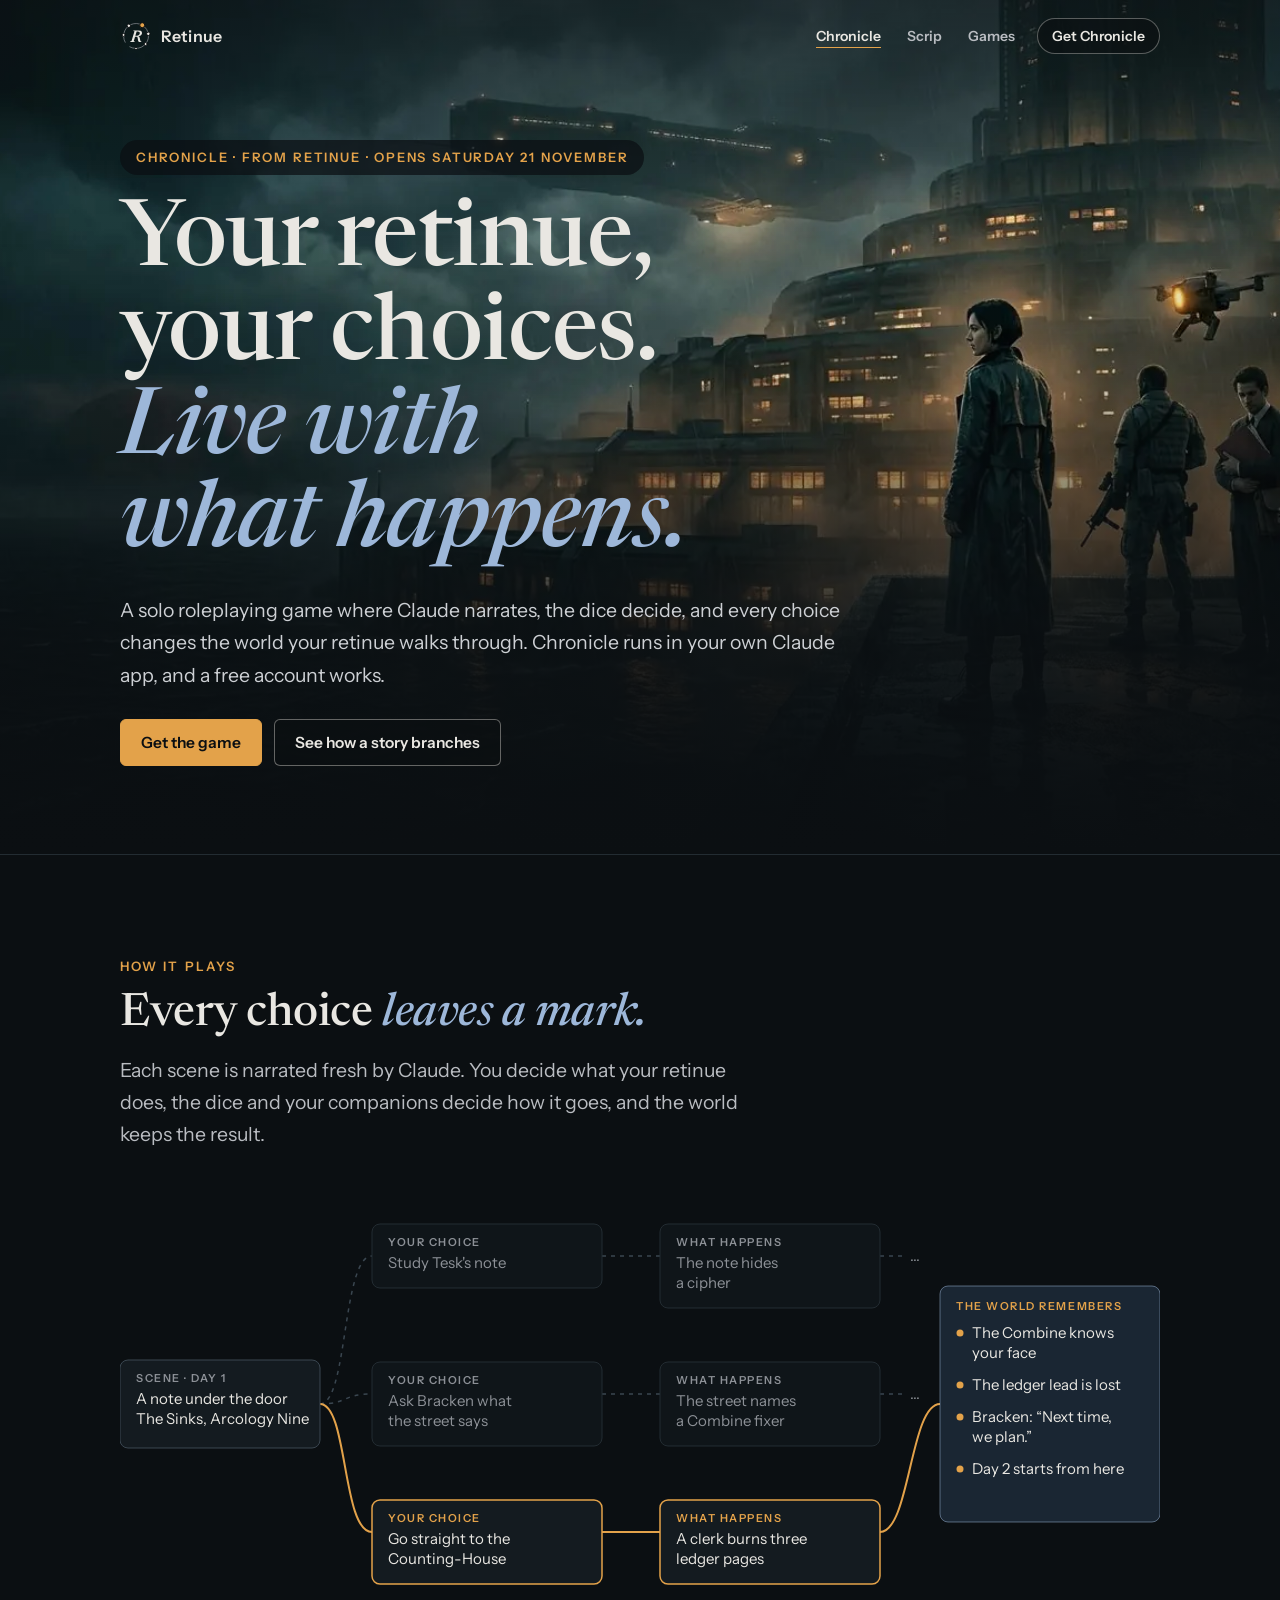
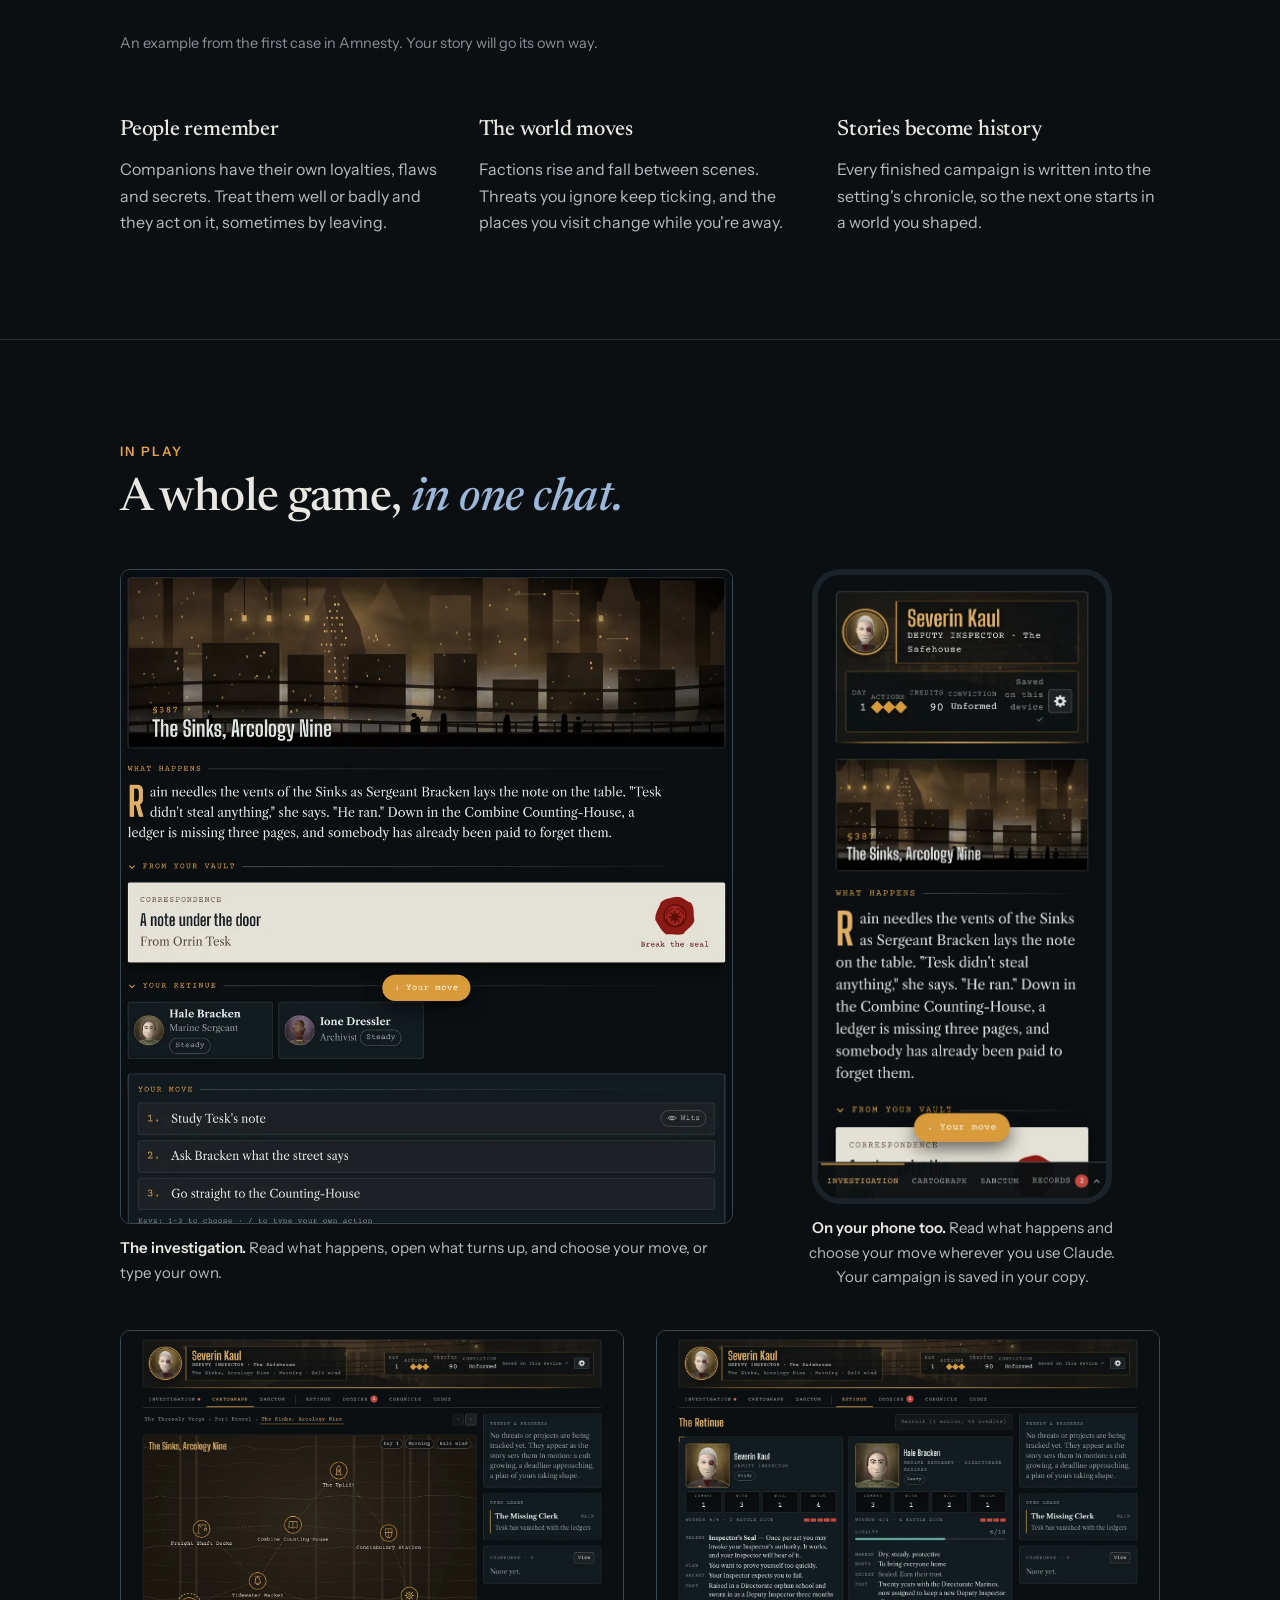
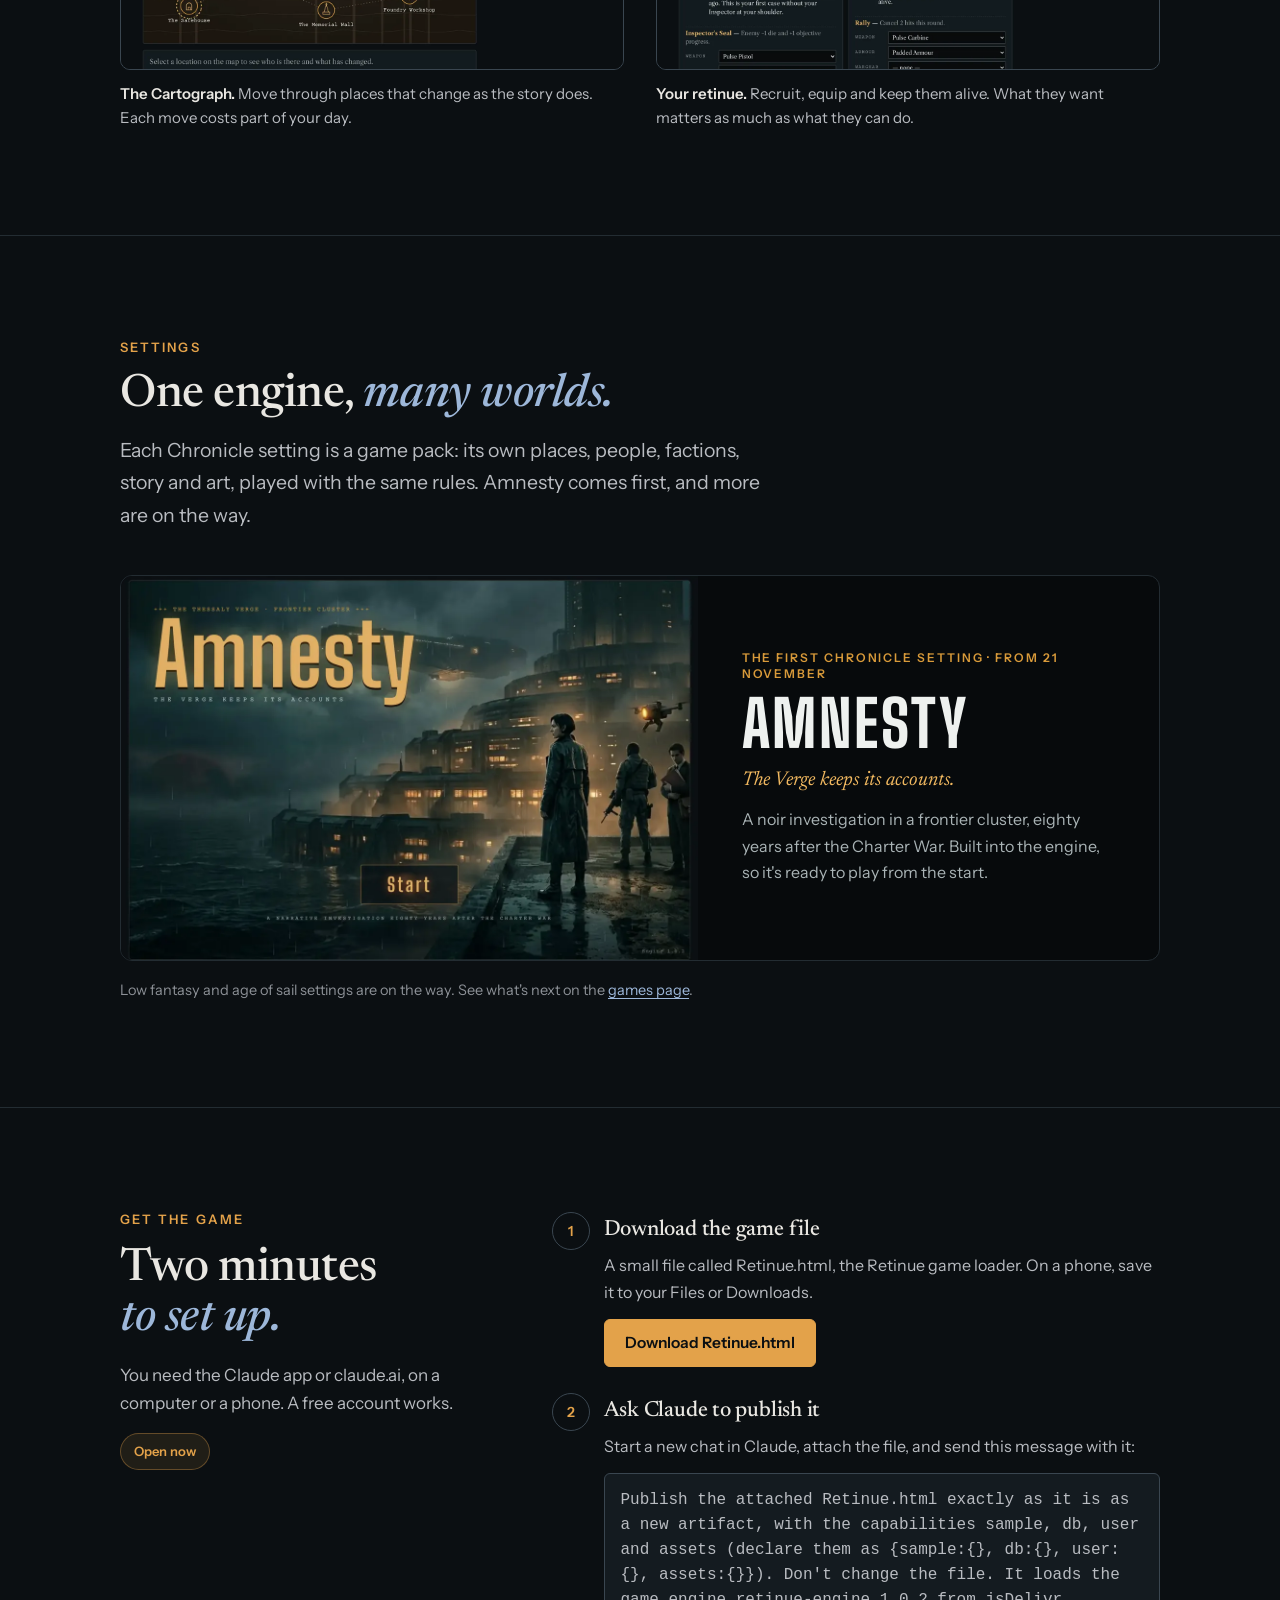
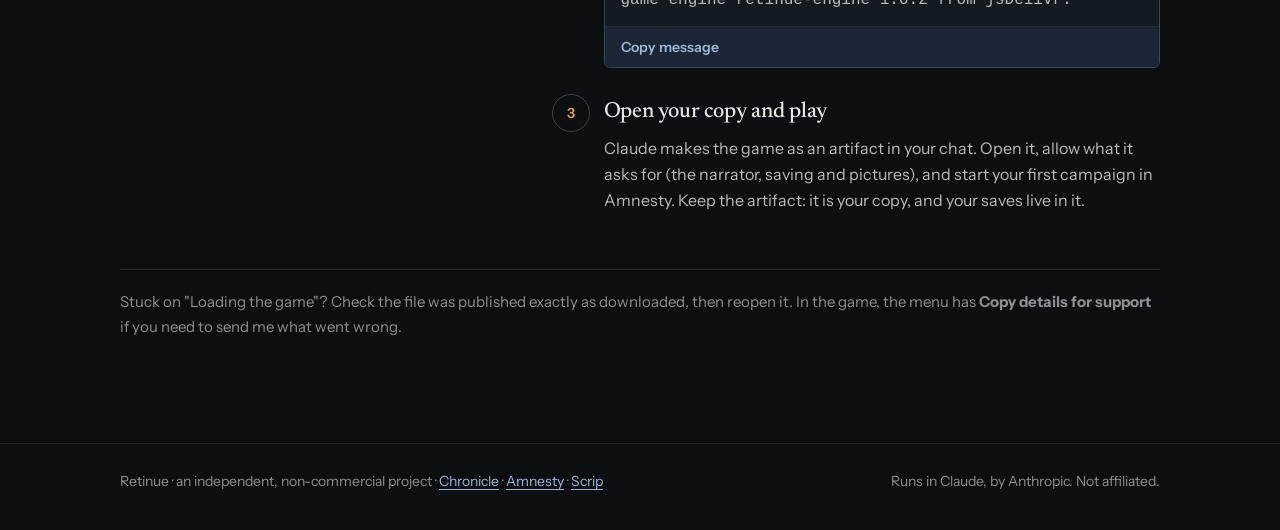
==== commit 0393deab: "Rename Downhive to Scrip and add its hero image Scrip page at /scrip/ with the Talus headframe hero " ====
--- a/chronicle/index.html
+++ b/chronicle/index.html
@@ -11,7 +11,7 @@
     <svg width="32" height="32" viewBox="0 0 64 64" aria-hidden="true"><path d="M10.35 44.5 A25 25 0 1 1 19.5 53.65" fill="none" stroke="var(--ring)" stroke-width="1.6" stroke-linecap="round"/><path d="M27.4355 42.3 29.747500000000002 43.133 29.4925 44.0H20.0575L20.3125 43.133L23.0495 42.232L28.999499999999998 22.698999999999998L26.6875 21.883L26.9425 21.016H36.9555Q39.471500000000006 21.016 41.010000000000005 21.6025Q42.548500000000004 22.189 43.24550000000001 23.259999999999998Q43.9425 24.331 43.9425 25.793Q43.9425 27.68 43.0415 29.1675Q42.1405 30.655 40.3555 31.555999999999997Q38.7405 32.372 36.4455 32.542Q37.3465 32.678 37.9245 33.035Q38.6385 33.494 39.021 34.344Q39.4035 35.194 39.6415 36.469L40.423500000000004 40.243Q40.661500000000004 41.382 40.942 41.900499999999994Q41.2225 42.419 41.638999999999996 42.555Q42.0555 42.691 42.6845 42.691L42.3615 44.0Q40.4915 44.136 39.361000000000004 44.0765Q38.2305 44.017 37.61 43.6685Q36.9895 43.32 36.692 42.6315Q36.3945 41.943 36.1905 40.821L35.3065 36.112Q35.1195 34.973 34.839 34.412Q34.5585 33.851 34.091 33.6555Q33.6235 33.46 32.841499999999996 33.46H30.1385ZM34.1165 31.488Q35.8845 31.488 37.0915 30.74Q38.298500000000004 29.991999999999997 38.936 28.725499999999997Q39.573499999999996 27.459 39.573499999999996 25.912Q39.573499999999996 24.500999999999998 38.6725 23.761499999999998Q37.7715 23.022 35.6465 23.022H33.3175L30.7335 31.488Z" fill="var(--text)"/><g stroke="var(--bg)" stroke-width="2"><circle cx="7.1" cy="29.82" r="3" fill="var(--text)"/><circle cx="17.66" cy="11.52" r="3.5" fill="var(--text)"/><circle cx="44.5" cy="10.35" r="5" fill="var(--lamp)"/><circle cx="56.62" cy="27.66" r="3.5" fill="var(--text)"/><circle cx="51.15" cy="48.07" r="3" fill="var(--text)"/><circle cx="32" cy="57" r="2.5" fill="var(--text)"/></g></svg>
     <span class="word">Retinue</span>
   </a>
-  <nav class="nav" aria-label="Site"><a class="nl" href="../chronicle/" aria-current="page">Chronicle</a><a class="nl" href="../downhive/">Downhive</a><a class="nl" href="../games/">Games</a><a class="toplink" href="../chronicle/#get">Get Chronicle</a></nav>
+  <nav class="nav" aria-label="Site"><a class="nl" href="../chronicle/" aria-current="page">Chronicle</a><a class="nl" href="../scrip/">Scrip</a><a class="nl" href="../games/">Games</a><a class="toplink" href="../chronicle/#get">Get Chronicle</a></nav>
 </div></header>
 <main>
   <section class="hero" aria-label="Chronicle">
@@ -97,7 +97,7 @@
   </div></section>
 
 </main>
-<footer><div class="wrap"><span>Retinue · an independent, non-commercial project · <a href="../chronicle/">Chronicle</a> · <a href="../chronicle/#settings">Amnesty</a> · <a href="../downhive/">Downhive</a></span><span>Runs in Claude, by Anthropic. Not affiliated.</span></div></footer>
+<footer><div class="wrap"><span>Retinue · an independent, non-commercial project · <a href="../chronicle/">Chronicle</a> · <a href="../chronicle/#settings">Amnesty</a> · <a href="../scrip/">Scrip</a></span><span>Runs in Claude, by Anthropic. Not affiliated.</span></div></footer>
 <script>
 (function(){var open=Date.parse("2026-11-21T14:30:00Z"),dl=document.getElementById("get-dl"),w=document.getElementById("get-when");
 function tick(){if(Date.now()>=open){dl.removeAttribute("aria-disabled");w.textContent="Open now";return true}return false}
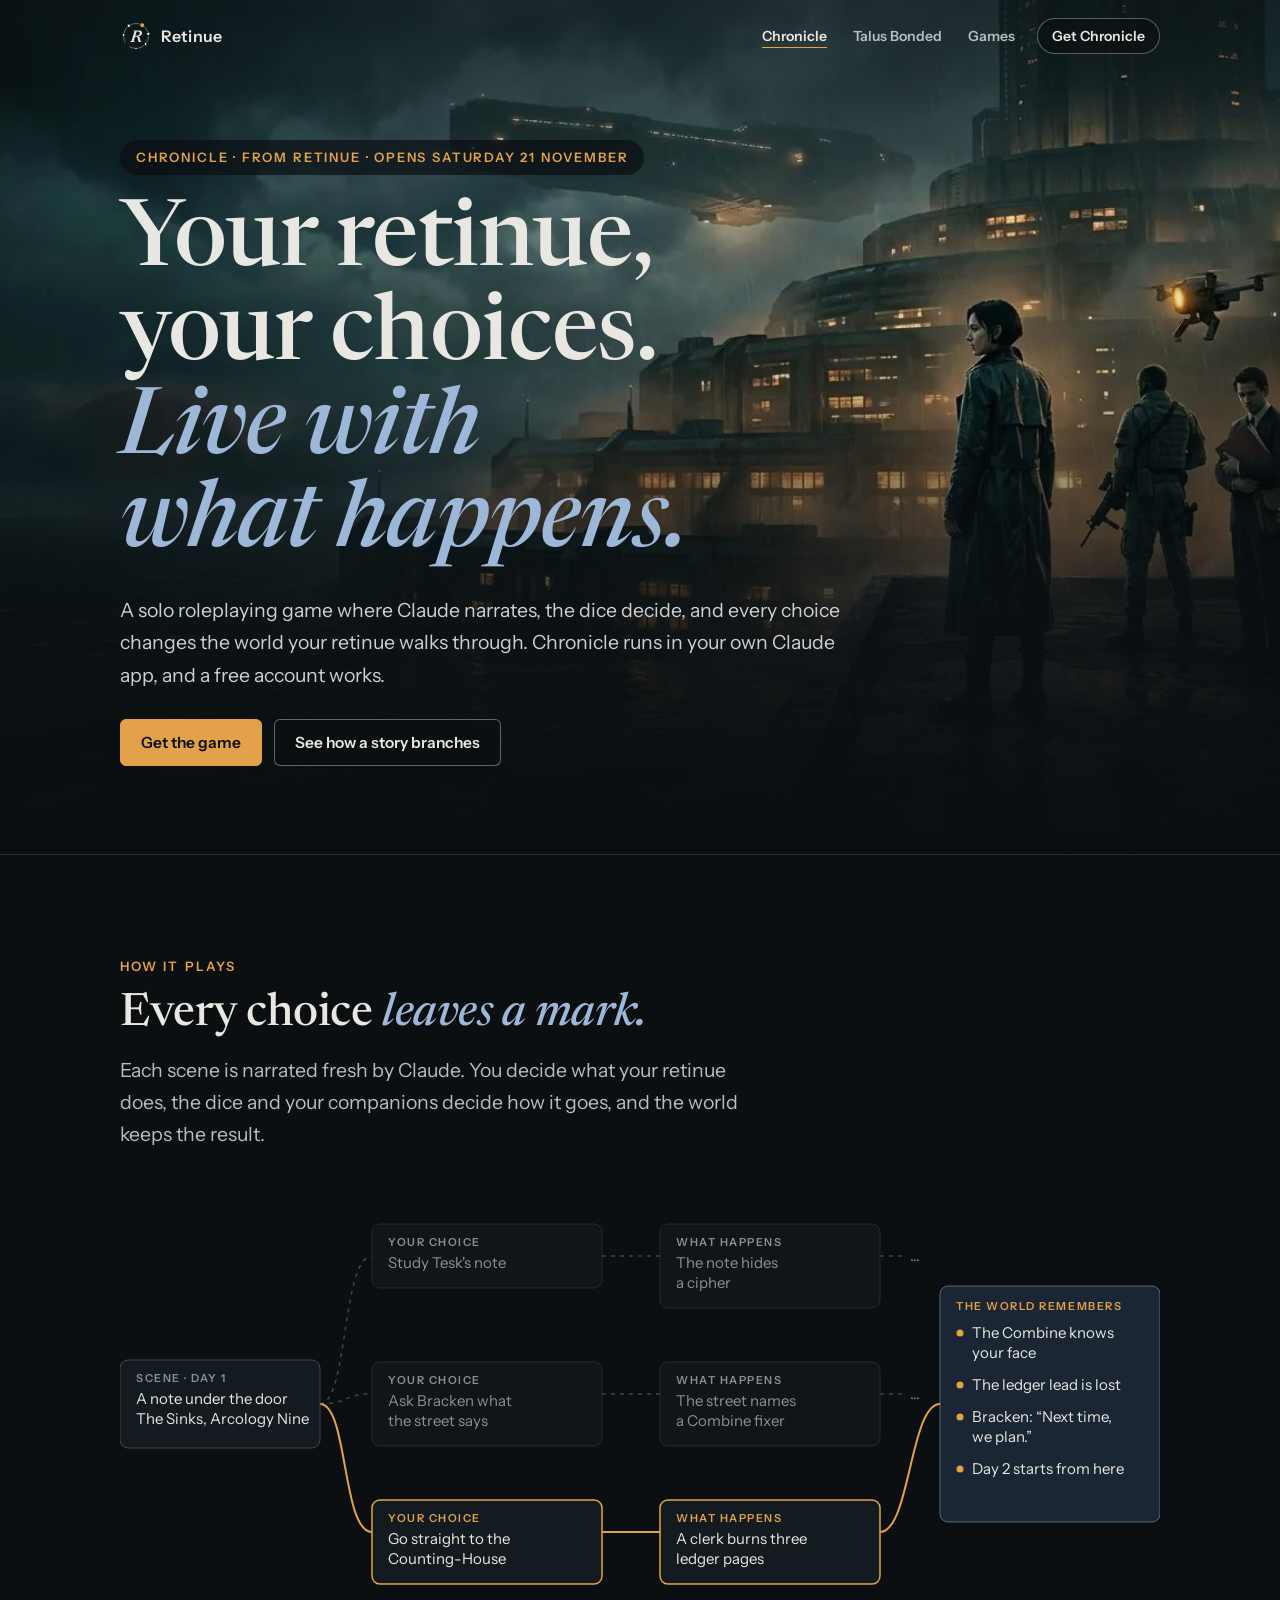
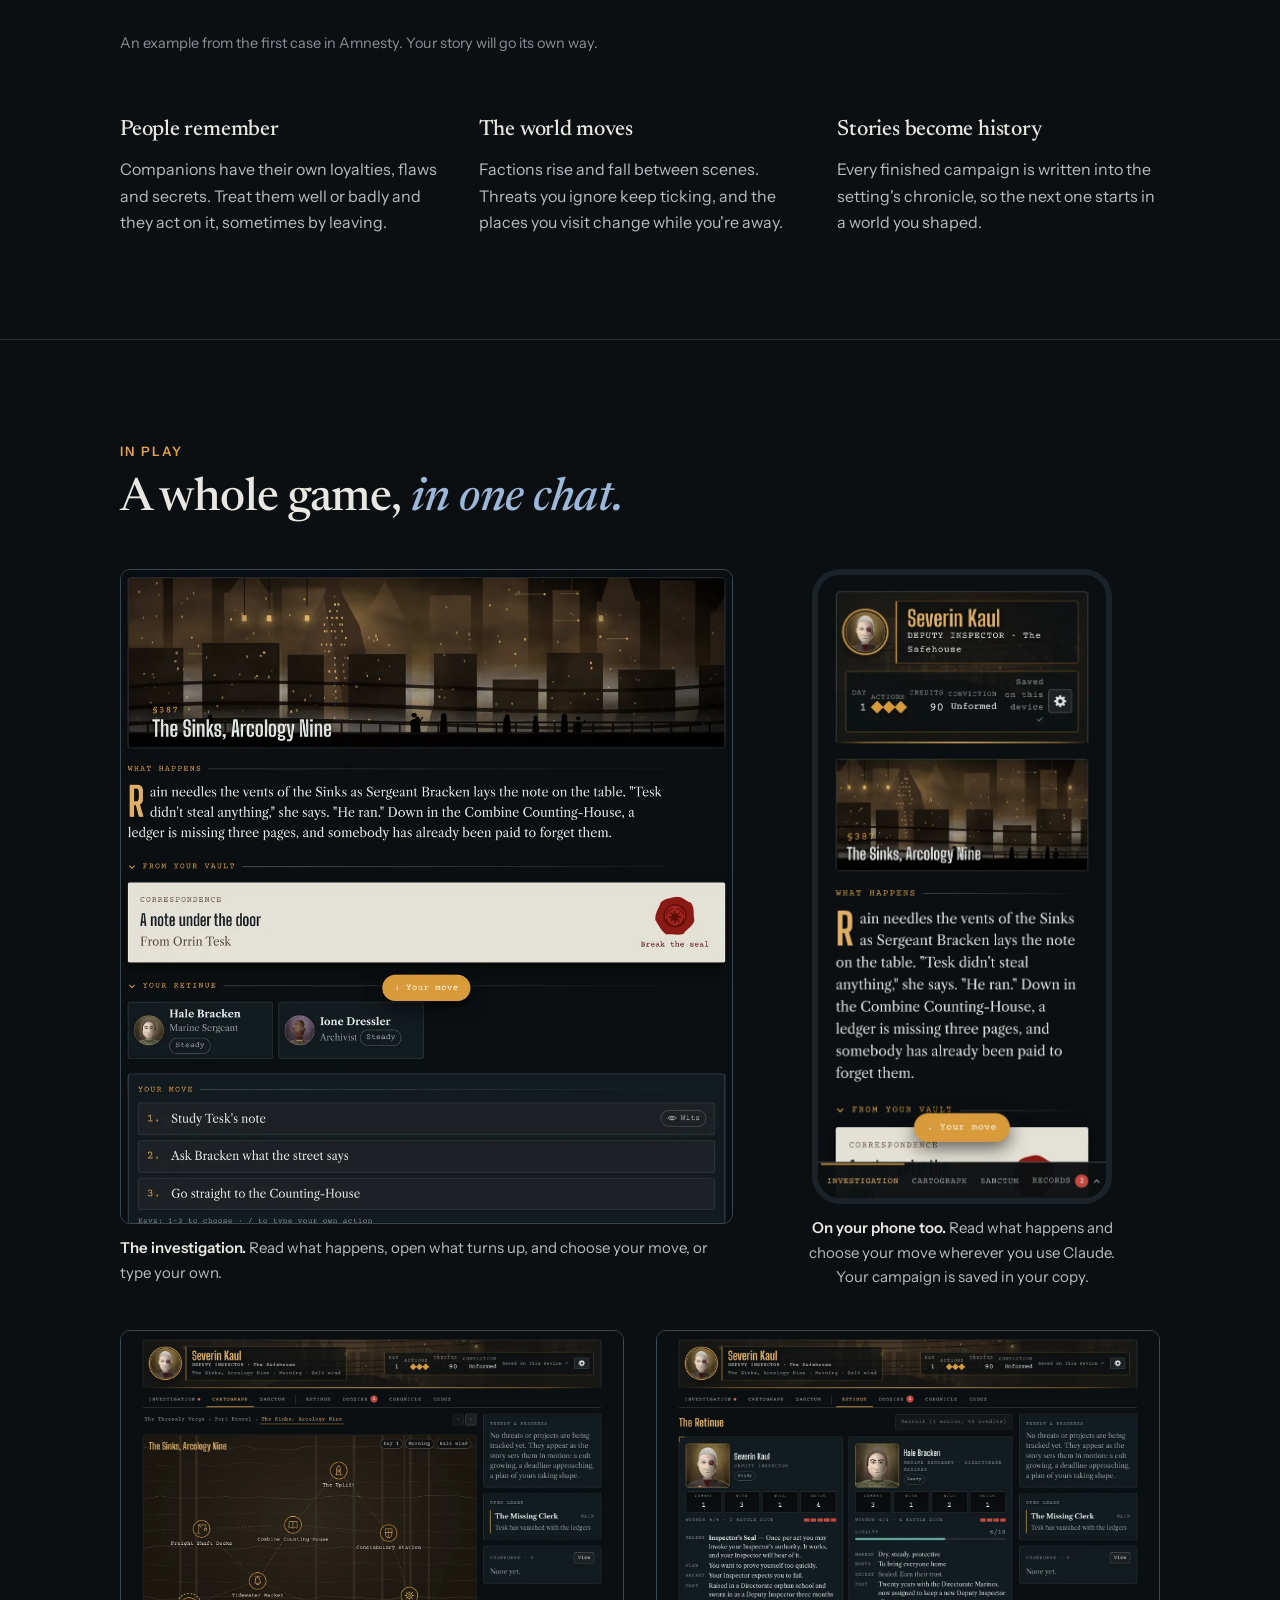
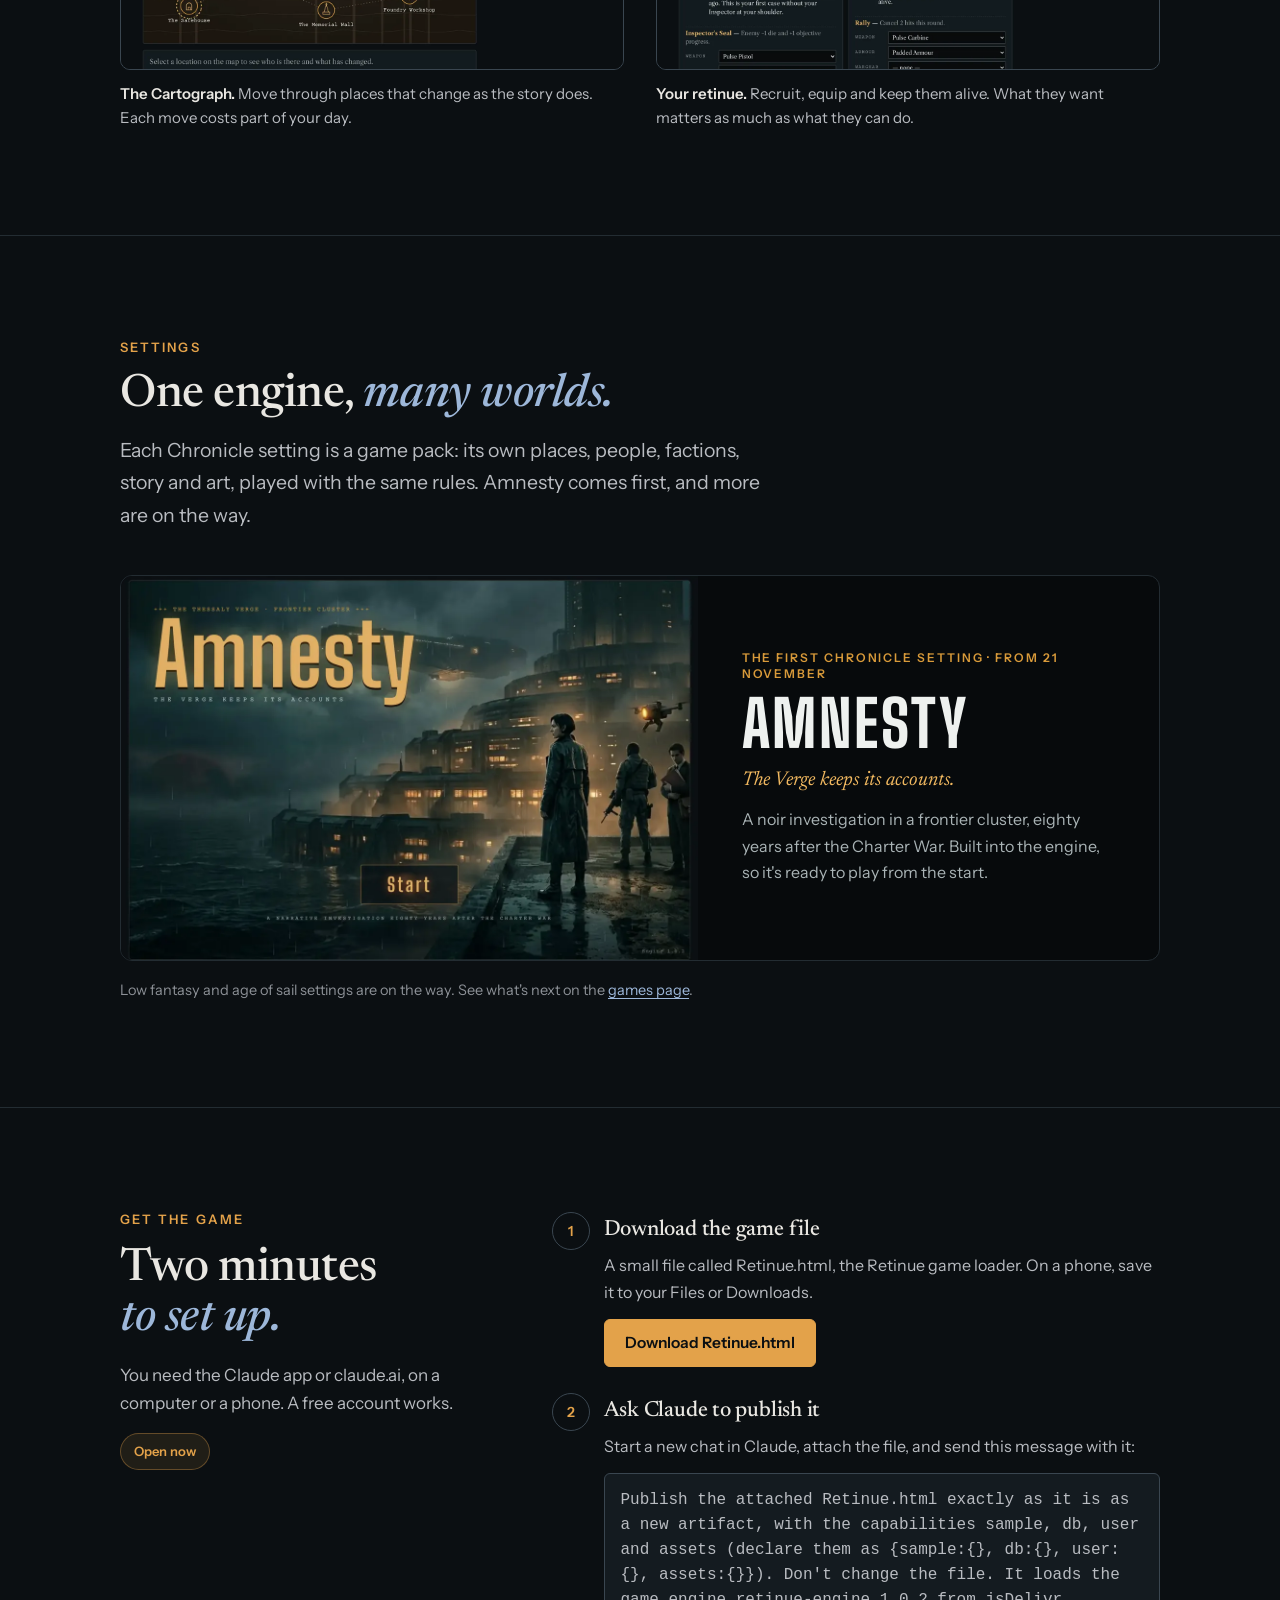
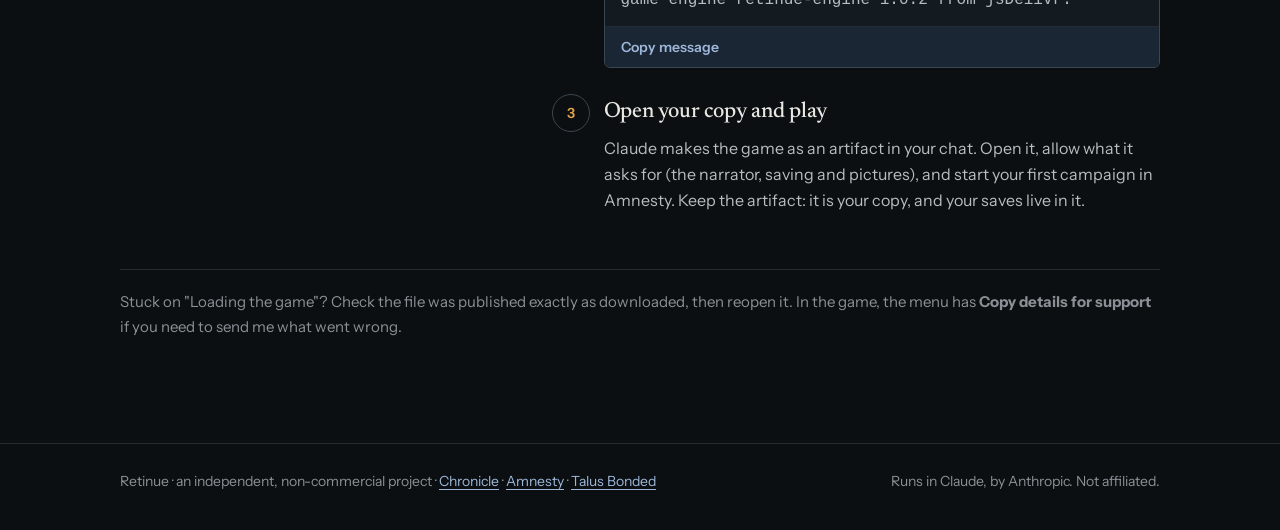
==== commit 45461cf6: "Rename Scrip to Talus Bonded New /talus-bonded/ page with the bonded-labour certificate lockup; /scr" ====
--- a/chronicle/index.html
+++ b/chronicle/index.html
@@ -3,15 +3,14 @@
 <head>
 <meta charset="utf-8">
 <meta name="viewport" content="width=device-width,initial-scale=1,viewport-fit=cover">
-<title>Chronicle · Retinue</title><meta name="description" content="Your retinue, your choices. Live with what happens. Chronicle is a solo roleplaying game engine narrated by Claude, running in your own Claude app. Opens Saturday 21 November 2026 with Amnesty."><link rel="icon" type="image/svg+xml" href="../assets/favicon.svg"><link rel="apple-touch-icon" href="../assets/apple-touch-icon.png"><link rel="preconnect" href="https://fonts.googleapis.com"><link rel="stylesheet" href="https://fonts.googleapis.com/css2?family=Newsreader:ital,opsz,wght@0,6..72,400;0,6..72,500;1,6..72,400;1,6..72,500&family=Instrument+Sans:wght@400;500;600&family=Big+Shoulders+Display:wght@800&display=swap"><link rel="stylesheet" href="../assets/site.css">
-</head>
+<title>Chronicle · Retinue</title><meta name="description" content="Your retinue, your choices. Live with what happens. Chronicle is a solo roleplaying game engine narrated by Claude, running in your own Claude app. Opens Saturday 21 November 2026 with Amnesty."><link rel="icon" type="image/svg+xml" href="../assets/favicon.svg"><link rel="apple-touch-icon" href="../assets/apple-touch-icon.png"><link rel="preconnect" href="https://fonts.googleapis.com"><link rel="stylesheet" href="https://fonts.googleapis.com/css2?family=Newsreader:ital,opsz,wght@0,6..72,400;0,6..72,500;1,6..72,400;1,6..72,500&family=Instrument+Sans:wght@400;500;600&family=Big+Shoulders+Display:wght@800&display=swap"><link rel="stylesheet" href="../assets/site.css"></head>
 <body>
 <header class="top"><div class="wrap">
   <a class="brand" href="../" aria-label="Retinue home">
     <svg width="32" height="32" viewBox="0 0 64 64" aria-hidden="true"><path d="M10.35 44.5 A25 25 0 1 1 19.5 53.65" fill="none" stroke="var(--ring)" stroke-width="1.6" stroke-linecap="round"/><path d="M27.4355 42.3 29.747500000000002 43.133 29.4925 44.0H20.0575L20.3125 43.133L23.0495 42.232L28.999499999999998 22.698999999999998L26.6875 21.883L26.9425 21.016H36.9555Q39.471500000000006 21.016 41.010000000000005 21.6025Q42.548500000000004 22.189 43.24550000000001 23.259999999999998Q43.9425 24.331 43.9425 25.793Q43.9425 27.68 43.0415 29.1675Q42.1405 30.655 40.3555 31.555999999999997Q38.7405 32.372 36.4455 32.542Q37.3465 32.678 37.9245 33.035Q38.6385 33.494 39.021 34.344Q39.4035 35.194 39.6415 36.469L40.423500000000004 40.243Q40.661500000000004 41.382 40.942 41.900499999999994Q41.2225 42.419 41.638999999999996 42.555Q42.0555 42.691 42.6845 42.691L42.3615 44.0Q40.4915 44.136 39.361000000000004 44.0765Q38.2305 44.017 37.61 43.6685Q36.9895 43.32 36.692 42.6315Q36.3945 41.943 36.1905 40.821L35.3065 36.112Q35.1195 34.973 34.839 34.412Q34.5585 33.851 34.091 33.6555Q33.6235 33.46 32.841499999999996 33.46H30.1385ZM34.1165 31.488Q35.8845 31.488 37.0915 30.74Q38.298500000000004 29.991999999999997 38.936 28.725499999999997Q39.573499999999996 27.459 39.573499999999996 25.912Q39.573499999999996 24.500999999999998 38.6725 23.761499999999998Q37.7715 23.022 35.6465 23.022H33.3175L30.7335 31.488Z" fill="var(--text)"/><g stroke="var(--bg)" stroke-width="2"><circle cx="7.1" cy="29.82" r="3" fill="var(--text)"/><circle cx="17.66" cy="11.52" r="3.5" fill="var(--text)"/><circle cx="44.5" cy="10.35" r="5" fill="var(--lamp)"/><circle cx="56.62" cy="27.66" r="3.5" fill="var(--text)"/><circle cx="51.15" cy="48.07" r="3" fill="var(--text)"/><circle cx="32" cy="57" r="2.5" fill="var(--text)"/></g></svg>
     <span class="word">Retinue</span>
   </a>
-  <nav class="nav" aria-label="Site"><a class="nl" href="../chronicle/" aria-current="page">Chronicle</a><a class="nl" href="../scrip/">Scrip</a><a class="nl" href="../games/">Games</a><a class="toplink" href="../chronicle/#get">Get Chronicle</a></nav>
+  <nav class="nav" aria-label="Site"><a class="nl" href="../chronicle/" aria-current="page">Chronicle</a><a class="nl" href="../talus-bonded/">Talus Bonded</a><a class="nl" href="../games/">Games</a><a class="toplink" href="../chronicle/#get">Get Chronicle</a></nav>
 </div></header>
 <main>
   <section class="hero" aria-label="Chronicle">
@@ -97,7 +96,7 @@
   </div></section>
 
 </main>
-<footer><div class="wrap"><span>Retinue · an independent, non-commercial project · <a href="../chronicle/">Chronicle</a> · <a href="../chronicle/#settings">Amnesty</a> · <a href="../scrip/">Scrip</a></span><span>Runs in Claude, by Anthropic. Not affiliated.</span></div></footer>
+<footer><div class="wrap"><span>Retinue · an independent, non-commercial project · <a href="../chronicle/">Chronicle</a> · <a href="../chronicle/#settings">Amnesty</a> · <a href="../talus-bonded/">Talus Bonded</a></span><span>Runs in Claude, by Anthropic. Not affiliated.</span></div></footer>
 <script>
 (function(){var open=Date.parse("2026-11-21T14:30:00Z"),dl=document.getElementById("get-dl"),w=document.getElementById("get-when");
 function tick(){if(Date.now()>=open){dl.removeAttribute("aria-disabled");w.textContent="Open now";return true}return false}
